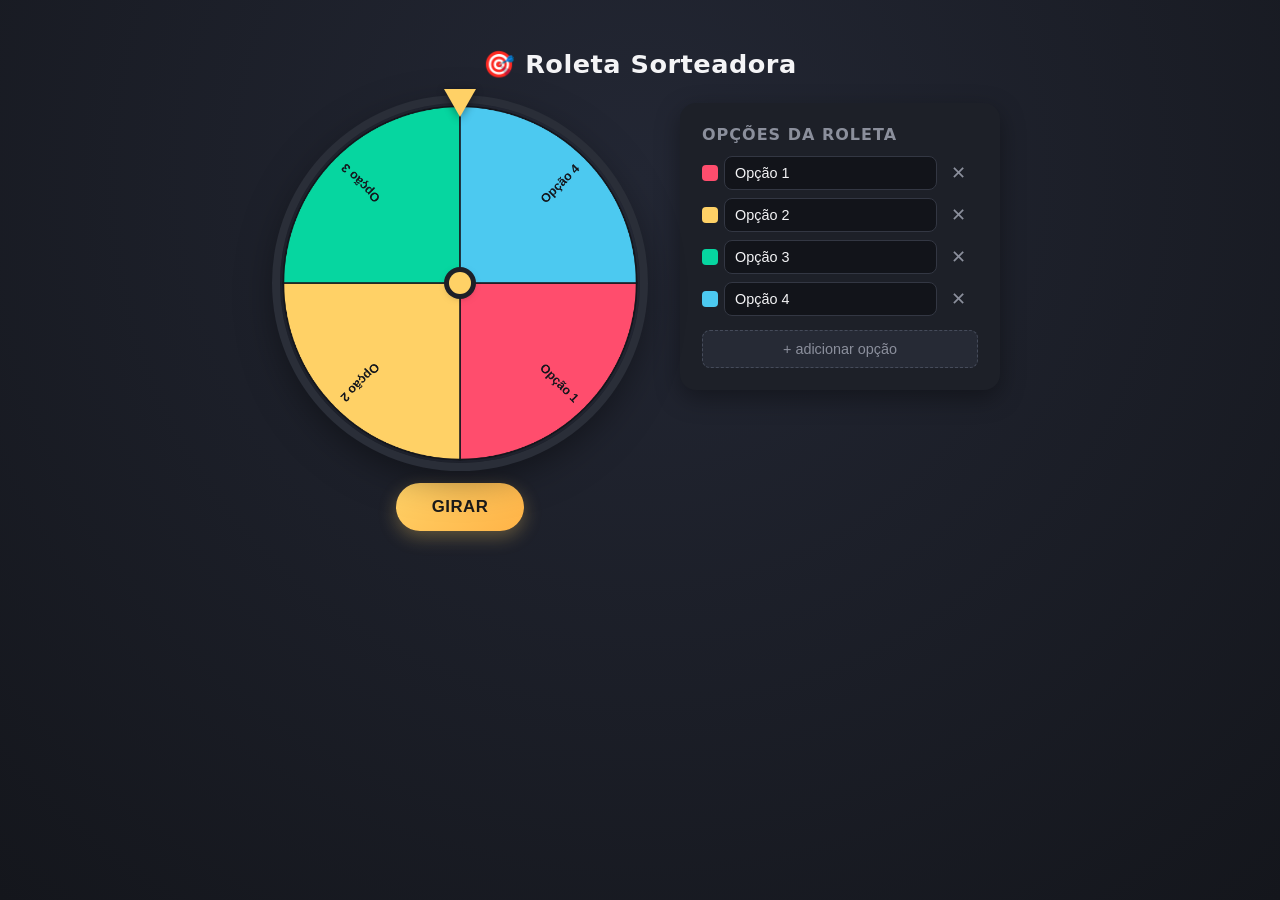
==== index.html @ 0517d43a "first commit" ====
<!DOCTYPE html>
<html lang="pt-BR">
<head>
<meta charset="UTF-8">
<title>Roleta Sorteadora</title>
<link rel="stylesheet" href="style.css">
</head>
<body>

<h1>🎯 Roleta Sorteadora</h1>

<div class="layout">
  <div class="wheel-area">
    <div class="wheel-wrap">
      <div class="pointer"></div>
      <canvas id="wheelCanvas" width="640" height="640"></canvas>
      <div class="hub"></div>
    </div>
    <button id="spinBtn">GIRAR</button>
    <div class="result" id="result"></div>
  </div>

  <div class="panel">
    <h2>Opções da roleta</h2>
    <div id="optionsList"></div>
    <button class="addBtn" id="addOptionBtn">+ adicionar opção</button>

  </div>
</div>

<script src="script.js"></script>

</body>
</html>
---- style.css ----
:root {
  --bg: #14161c;
  --panel: #1d2028;
  --accent: #ff4d6d;
  --accent2: #ffd166;
  --text: #f4f4f6;
  --muted: #8b8f9c;
}
* { box-sizing: border-box; }
body {
  margin: 0;
  min-height: 100vh;
  background: radial-gradient(circle at 50% 20%, #232734, var(--bg));
  color: var(--text);
  font-family: 'Segoe UI', system-ui, sans-serif;
  display: flex;
  flex-direction: column;
  align-items: center;
  padding: 32px 16px 60px;
}
h1 {
  font-size: 1.6rem;
  margin-bottom: 24px;
  letter-spacing: 0.5px;
}
.layout {
  display: flex;
  gap: 40px;
  flex-wrap: wrap;
  justify-content: center;
  align-items: flex-start;
  max-width: 1000px;
  width: 100%;
}
.wheel-area {
  display: flex;
  flex-direction: column;
  align-items: center;
  gap: 20px;
}
.wheel-wrap {
  position: relative;
  width: 360px;
  height: 360px;
}
#wheelCanvas {
  width: 100%;
  height: 100%;
  border-radius: 50%;
  box-shadow: 0 0 0 8px #2a2e38, 0 12px 40px rgba(0,0,0,0.5);
  transition: transform 5.5s cubic-bezier(0.12, 0.72, 0.1, 1);
}
.pointer {
  position: absolute;
  top: -14px;
  left: 50%;
  transform: translateX(-50%);
  width: 0;
  height: 0;
  border-left: 16px solid transparent;
  border-right: 16px solid transparent;
  border-top: 28px solid var(--accent2);
  z-index: 5;
  filter: drop-shadow(0 2px 4px rgba(0,0,0,0.4));
}
.hub {
  position: absolute;
  top: 50%; left: 50%;
  width: 22px; height: 22px;
  background: var(--accent2);
  border-radius: 50%;
  transform: translate(-50%, -50%);
  box-shadow: 0 0 0 5px var(--panel), 0 2px 8px rgba(0,0,0,0.5);
  z-index: 4;
}
#spinBtn {
  padding: 14px 36px;
  font-size: 1.05rem;
  font-weight: 700;
  color: #1a1a1a;
  background: linear-gradient(135deg, var(--accent2), #ffb347);
  border: none;
  border-radius: 30px;
  cursor: pointer;
  letter-spacing: 0.5px;
  box-shadow: 0 6px 18px rgba(255, 209, 102, 0.3);
  transition: transform 0.15s ease, box-shadow 0.15s ease;
}
#spinBtn:hover:not(:disabled) { transform: translateY(-2px); box-shadow: 0 10px 22px rgba(255, 209, 102, 0.4); }
#spinBtn:disabled { opacity: 0.5; cursor: not-allowed; }
.result {
  min-height: 28px;
  font-size: 1.2rem;
  font-weight: 700;
  color: var(--accent2);
  text-align: center;
}
.panel {
  background: var(--panel);
  border-radius: 16px;
  padding: 22px;
  width: 320px;
  box-shadow: 0 8px 24px rgba(0,0,0,0.35);
}
.panel h2 {
  margin: 0 0 12px;
  font-size: 1rem;
  color: var(--muted);
  text-transform: uppercase;
  letter-spacing: 1px;
}
#optionsList {
  display: flex;
  flex-direction: column;
  gap: 8px;
  margin-bottom: 14px;
  max-height: 320px;
  overflow-y: auto;
  padding-right: 4px;
}
.option-row {
  display: flex;
  gap: 6px;
  align-items: center;
}
.option-row input[type=text] {
  flex: 1;
  padding: 8px 10px;
  background: #12141a;
  border: 1px solid #333743;
  border-radius: 8px;
  color: var(--text);
  font-size: 0.9rem;
}
.option-row input[type=text]:focus { outline: 2px solid var(--accent); }
.swatch {
  width: 16px; height: 16px;
  border-radius: 4px;
  flex-shrink: 0;
}
.removeBtn {
  background: none;
  border: none;
  color: var(--muted);
  font-size: 1.1rem;
  cursor: pointer;
  padding: 2px 8px;
  border-radius: 6px;
}
.removeBtn:hover { color: var(--accent); background: rgba(255,77,109,0.1); }
.addBtn {
  width: 100%;
  padding: 10px;
  background: #262a35;
  border: 1px dashed #454b5a;
  border-radius: 8px;
  color: var(--muted);
  cursor: pointer;
  font-size: 0.9rem;
}
.addBtn:hover { border-color: var(--accent); color: var(--text); }
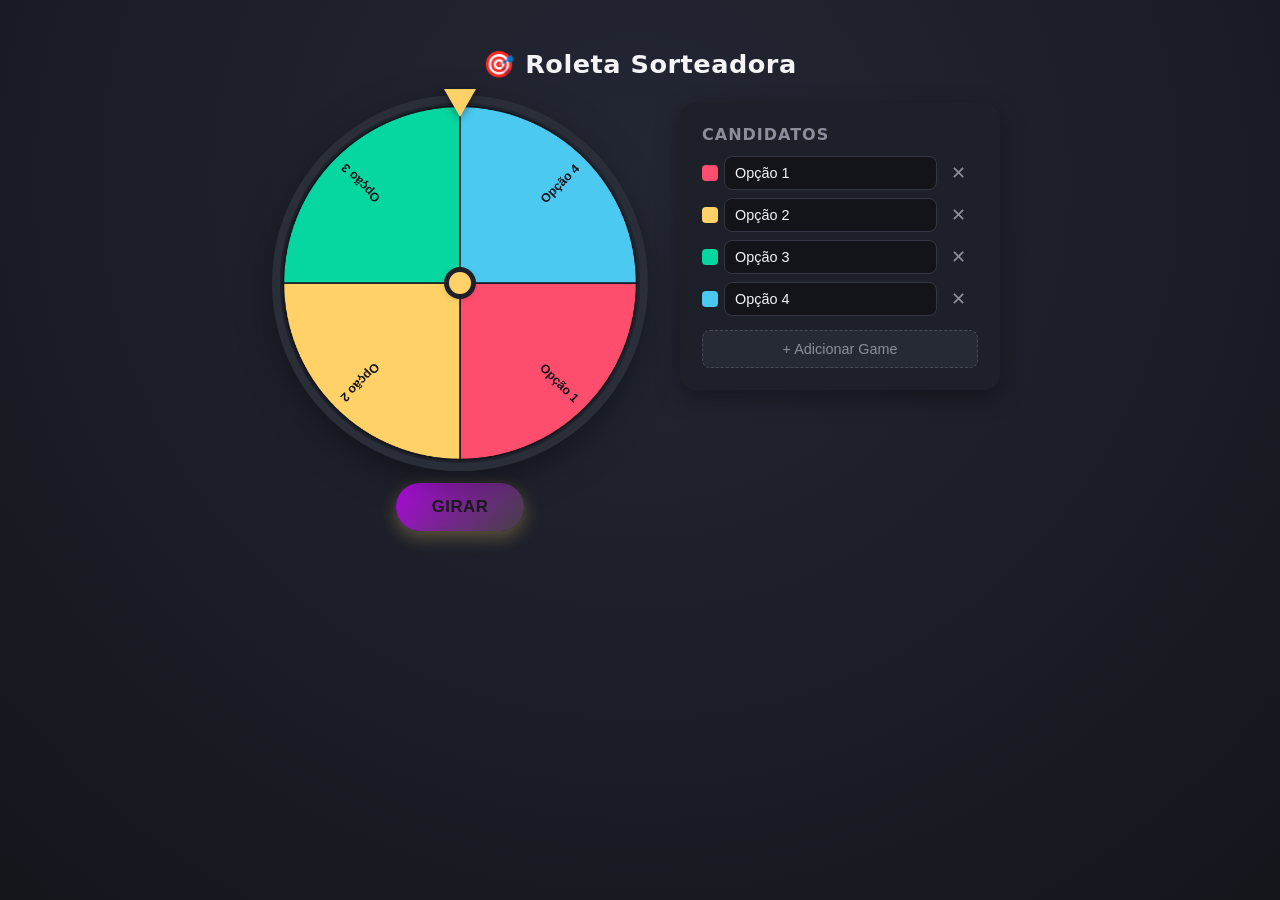
==== commit 7ee71bf1: "25/07" ====
--- a/index.html
+++ b/index.html
@@ -21,10 +21,9 @@
   </div>
 
   <div class="panel">
-    <h2>Opções da roleta</h2>
+    <h2>Candidatos</h2>
     <div id="optionsList"></div>
-    <button class="addBtn" id="addOptionBtn">+ adicionar opção</button>
-
+    <button class="addBtn" id="addOptionBtn">+ Adicionar Game</button>
   </div>
 </div>
 
--- a/style.css
+++ b/style.css
@@ -78,7 +78,7 @@
   font-size: 1.05rem;
   font-weight: 700;
   color: #1a1a1a;
-  background: linear-gradient(135deg, var(--accent2), #ffb347);
+  background: linear-gradient(135deg, #ad09df, #424242);
   border: none;
   border-radius: 30px;
   cursor: pointer;
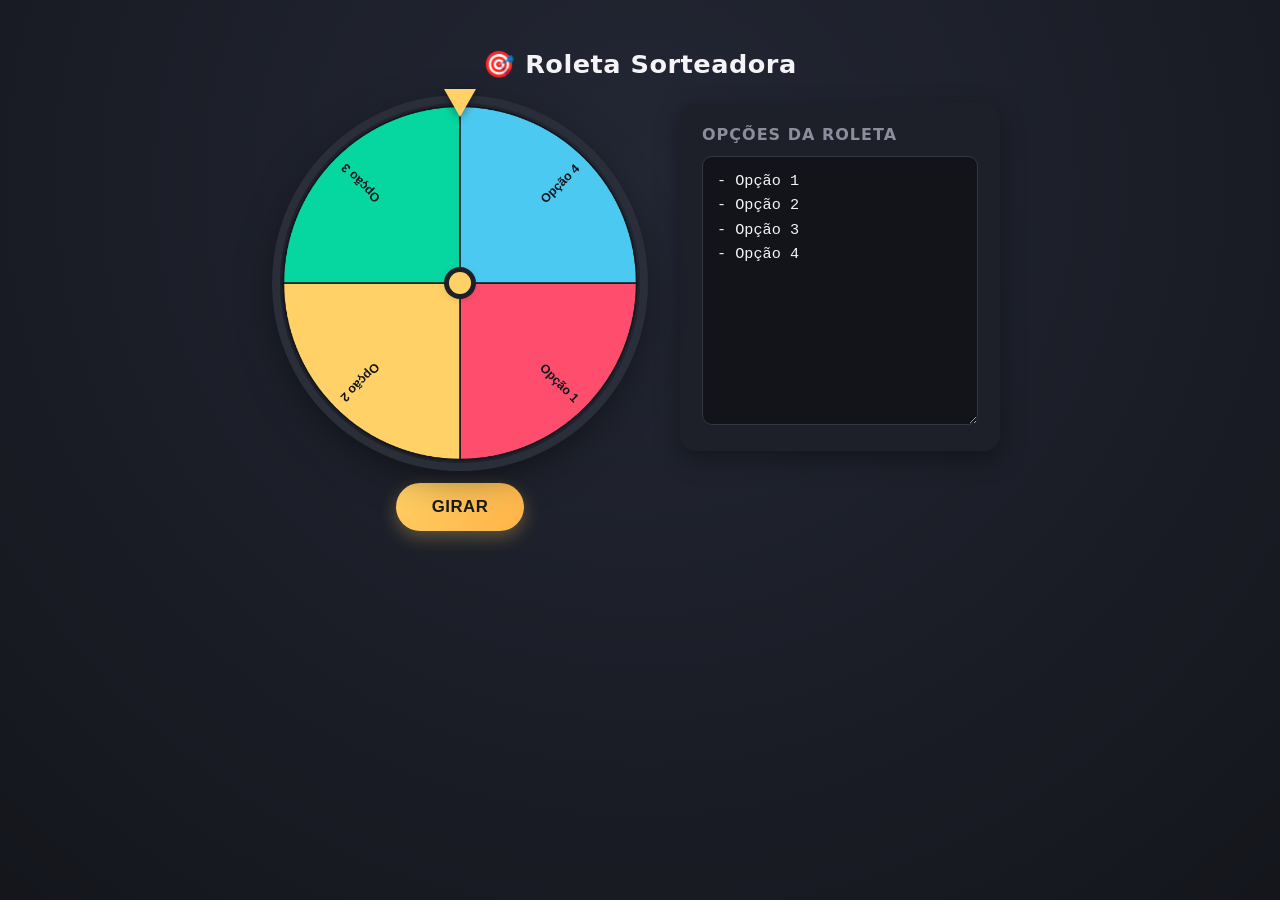
==== commit 60655840: "10/08" ====
--- a/index.html
+++ b/index.html
@@ -21,13 +21,12 @@
   </div>
 
   <div class="panel">
-    <h2>Candidatos</h2>
-    <div id="optionsList"></div>
-    <button class="addBtn" id="addOptionBtn">+ Adicionar Game</button>
+    <h2>Opções da roleta</h2>
+    <textarea id="optionsText" rows="10" spellcheck="false"></textarea>
   </div>
 </div>
 
 <script src="script.js"></script>
 
 </body>
-</html>
+</html>
--- a/style.css
+++ b/style.css
@@ -48,7 +48,7 @@
   height: 100%;
   border-radius: 50%;
   box-shadow: 0 0 0 8px #2a2e38, 0 12px 40px rgba(0,0,0,0.5);
-  transition: transform 5.5s cubic-bezier(0.12, 0.72, 0.1, 1);
+  transition: transform 30s cubic-bezier(0.12, 0.72, 0.1, 1);
 }
 .pointer {
   position: absolute;
@@ -78,7 +78,7 @@
   font-size: 1.05rem;
   font-weight: 700;
   color: #1a1a1a;
-  background: linear-gradient(135deg, #ad09df, #424242);
+  background: linear-gradient(135deg, var(--accent2), #ffb347);
   border: none;
   border-radius: 30px;
   cursor: pointer;
@@ -109,53 +109,24 @@
   text-transform: uppercase;
   letter-spacing: 1px;
 }
-#optionsList {
-  display: flex;
-  flex-direction: column;
-  gap: 8px;
-  margin-bottom: 14px;
-  max-height: 320px;
-  overflow-y: auto;
-  padding-right: 4px;
-}
-.option-row {
-  display: flex;
-  gap: 6px;
-  align-items: center;
-}
-.option-row input[type=text] {
-  flex: 1;
-  padding: 8px 10px;
+#optionsText {
+  width: 100%;
+  min-height: 220px;
+  padding: 12px 14px;
   background: #12141a;
   border: 1px solid #333743;
-  border-radius: 8px;
+  border-radius: 10px;
   color: var(--text);
-  font-size: 0.9rem;
+  font-size: 0.95rem;
+  font-family: 'Consolas', 'Courier New', monospace;
+  line-height: 1.6;
+  resize: vertical;
 }
-.option-row input[type=text]:focus { outline: 2px solid var(--accent); }
-.swatch {
-  width: 16px; height: 16px;
-  border-radius: 4px;
-  flex-shrink: 0;
-}
-.removeBtn {
-  background: none;
-  border: none;
+#optionsText:focus { outline: 2px solid var(--accent); }
+small.hint {
+  display: block;
+  margin-top: 10px;
   color: var(--muted);
-  font-size: 1.1rem;
-  cursor: pointer;
-  padding: 2px 8px;
-  border-radius: 6px;
-}
-.removeBtn:hover { color: var(--accent); background: rgba(255,77,109,0.1); }
-.addBtn {
-  width: 100%;
-  padding: 10px;
-  background: #262a35;
-  border: 1px dashed #454b5a;
-  border-radius: 8px;
-  color: var(--muted);
-  cursor: pointer;
-  font-size: 0.9rem;
-}
-.addBtn:hover { border-color: var(--accent); color: var(--text); }
+  font-size: 0.78rem;
+  line-height: 1.4;
+}
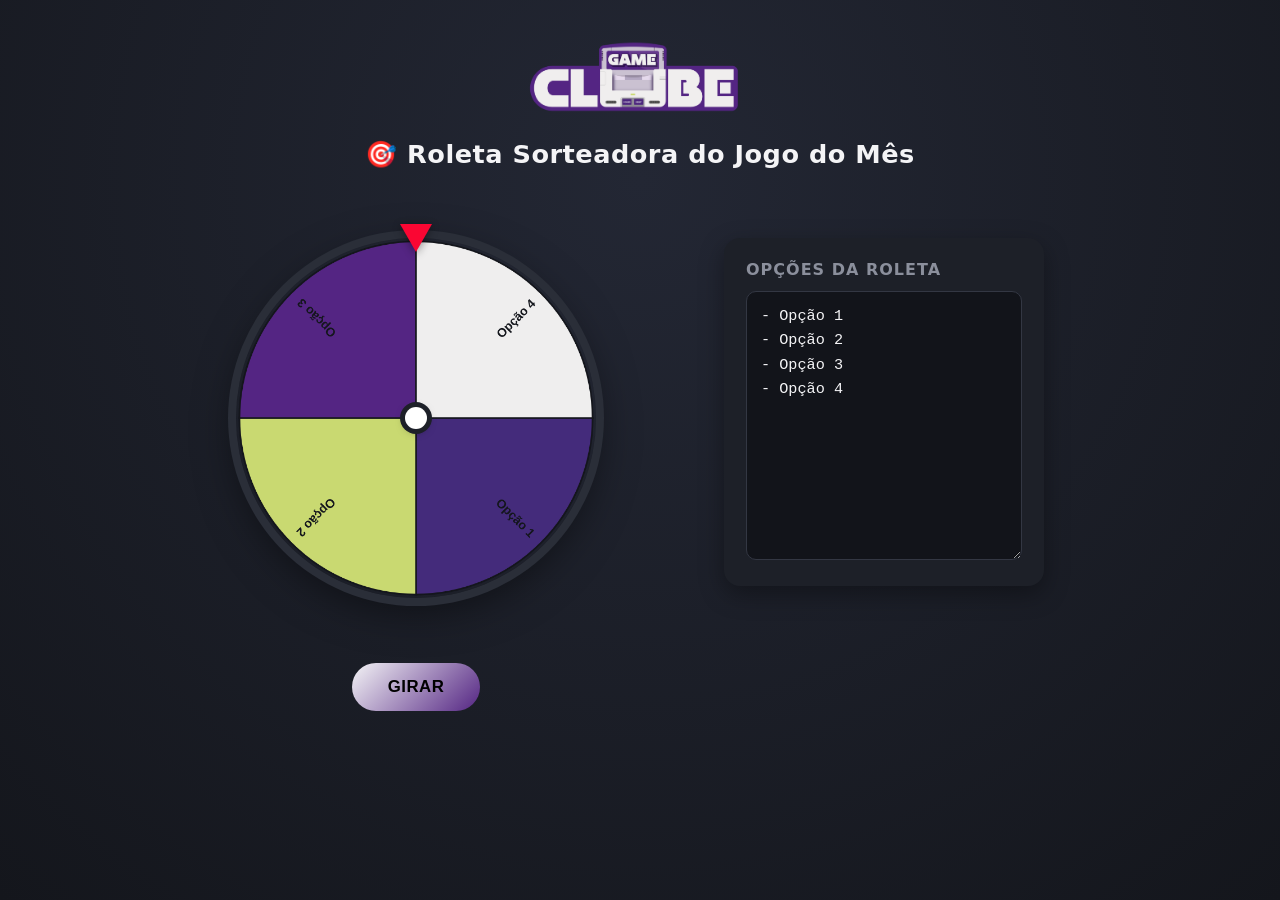
==== commit 0d093443: "21/08" ====
--- a/index.html
+++ b/index.html
@@ -3,11 +3,17 @@
 <head>
 <meta charset="UTF-8">
 <title>Roleta Sorteadora</title>
+<link rel="preconnect" href="https://fonts.googleapis.com">
+<link rel="preconnect" href="https://fonts.gstatic.com" crossorigin>
+<link href="https://fonts.googleapis.com/css2?family=Press+Start+2P&display=swap" rel="stylesheet">
 <link rel="stylesheet" href="style.css">
 </head>
 <body>
 
-<h1>🎯 Roleta Sorteadora</h1>
+<canvas id="confettiCanvas"></canvas>
+
+<img src="logo.png" alt="Roleta Sorteadora" class="logo">
+<h1>🎯 Roleta Sorteadora do Jogo do Mês</h1>
 
 <div class="layout">
   <div class="wheel-area">
@@ -17,7 +23,6 @@
       <div class="hub"></div>
     </div>
     <button id="spinBtn">GIRAR</button>
-    <div class="result" id="result"></div>
   </div>
 
   <div class="panel">
@@ -26,6 +31,14 @@
   </div>
 </div>
 
+<div class="modal-overlay" id="resultModal">
+  <div class="modal-box">
+    <button class="modal-close" id="modalCloseBtn" title="Fechar">✕</button>
+    <div class="modal-label">O resultado é</div>
+    <div class="result" id="result"></div>
+  </div>
+</div>
+
 <script src="script.js"></script>
 
 </body>
--- a/style.css
+++ b/style.css
@@ -1,7 +1,7 @@
 :root {
   --bg: #14161c;
   --panel: #1d2028;
-  --accent: #ff4d6d;
+  --accent: #fa0633;
   --accent2: #ffd166;
   --text: #f4f4f6;
   --muted: #8b8f9c;
@@ -23,6 +23,13 @@
   margin-bottom: 24px;
   letter-spacing: 0.5px;
 }
+
+.logo {
+  width: 30vh;
+  height: auto;
+  align-self: left;
+}
+
 .layout {
   display: flex;
   gap: 40px;
@@ -31,6 +38,8 @@
   align-items: flex-start;
   max-width: 1000px;
   width: 100%;
+  margin-top: 5vh;
+  gap:10vw;
 }
 .wheel-area {
   display: flex;
@@ -59,7 +68,7 @@
   height: 0;
   border-left: 16px solid transparent;
   border-right: 16px solid transparent;
-  border-top: 28px solid var(--accent2);
+  border-top: 28px solid var(--accent);
   z-index: 5;
   filter: drop-shadow(0 2px 4px rgba(0,0,0,0.4));
 }
@@ -67,7 +76,7 @@
   position: absolute;
   top: 50%; left: 50%;
   width: 22px; height: 22px;
-  background: var(--accent2);
+  background: white;
   border-radius: 50%;
   transform: translate(-50%, -50%);
   box-shadow: 0 0 0 5px var(--panel), 0 2px 8px rgba(0,0,0,0.5);
@@ -77,23 +86,56 @@
   padding: 14px 36px;
   font-size: 1.05rem;
   font-weight: 700;
-  color: #1a1a1a;
-  background: linear-gradient(135deg, var(--accent2), #ffb347);
+  color: #000000;
+  background: linear-gradient(135deg, var(--text), #542583);
   border: none;
   border-radius: 30px;
   cursor: pointer;
   letter-spacing: 0.5px;
-  box-shadow: 0 6px 18px rgba(255, 209, 102, 0.3);
+  margin-top: 5vh;
+  /* box-shadow: 0 6px 18px rgba(255, 209, 102, 0.3); */
   transition: transform 0.15s ease, box-shadow 0.15s ease;
 }
-#spinBtn:hover:not(:disabled) { transform: translateY(-2px); box-shadow: 0 10px 22px rgba(255, 209, 102, 0.4); }
+/* box-shadow: 0 10px 22px rgba(255, 209, 102, 0.4); */
+#spinBtn:hover:not(:disabled) { transform: translateY(-2px);}
 #spinBtn:disabled { opacity: 0.5; cursor: not-allowed; }
+#confettiCanvas {
+  position: fixed;
+  top: 0;
+  left: 0;
+  width: 100vw;
+  height: 100vh;
+  pointer-events: none;
+  z-index: 50;
+}
 .result {
   min-height: 28px;
   font-size: 1.2rem;
   font-weight: 700;
   color: var(--accent2);
   text-align: center;
+}
+.result.led {
+  font-family: 'Press Start 2P', monospace;
+  font-size: 0.95rem;
+  line-height: 1.6;
+  padding: 10px 6px;
+  letter-spacing: 2px;
+  color: #00e5ff;
+  text-shadow: 0 0 6px currentColor, 0 0 16px currentColor;
+  animation: ledHue 2s linear infinite, ledFlicker 0.12s steps(2) infinite;
+}
+@keyframes ledHue {
+  0% { filter: hue-rotate(0deg); }
+  100% { filter: hue-rotate(360deg); }
+}
+@keyframes ledScroll {
+  0% { background-position: 0% 0; }
+  100% { background-position: 400% 0; }
+}
+@keyframes ledFlicker {
+  0%, 100% { opacity: 1; }
+  50% { opacity: 0.88; }
 }
 .panel {
   background: var(--panel);
@@ -123,10 +165,49 @@
   resize: vertical;
 }
 #optionsText:focus { outline: 2px solid var(--accent); }
-small.hint {
-  display: block;
-  margin-top: 10px;
+.modal-overlay {
+  display: none;
+  position: fixed;
+  inset: 0;
+  background: rgba(10, 11, 15, 0.72);
+  backdrop-filter: blur(3px);
+  align-items: center;
+  justify-content: center;
+  z-index: 70;
+}
+.modal-overlay.open { display: flex; }
+.modal-box {
+  position: relative;
+  background: var(--panel);
+  border: 1px solid #333743;
+  border-radius: 20px;
+  padding: 48px 56px;
+  text-align: center;
+  box-shadow: 0 24px 70px rgba(0,0,0,0.55);
+  animation: modalPopIn 0.35s cubic-bezier(0.2, 0.8, 0.3, 1.2);
+  max-width: 90vw;
+}
+@keyframes modalPopIn {
+  0% { opacity: 0; transform: scale(0.75) translateY(10px); }
+  100% { opacity: 1; transform: scale(1) translateY(0); }
+}
+.modal-label {
   color: var(--muted);
-  font-size: 0.78rem;
-  line-height: 1.4;
-}+  font-size: 0.8rem;
+  text-transform: uppercase;
+  letter-spacing: 1.5px;
+  margin-bottom: 14px;
+}
+.modal-close {
+  position: absolute;
+  top: 10px;
+  right: 14px;
+  background: none;
+  border: none;
+  color: var(--muted);
+  font-size: 1.2rem;
+  cursor: pointer;
+  padding: 4px 8px;
+  border-radius: 6px;
+}
+.modal-close:hover { color: var(--accent); background: rgba(250,6,51,0.1); }
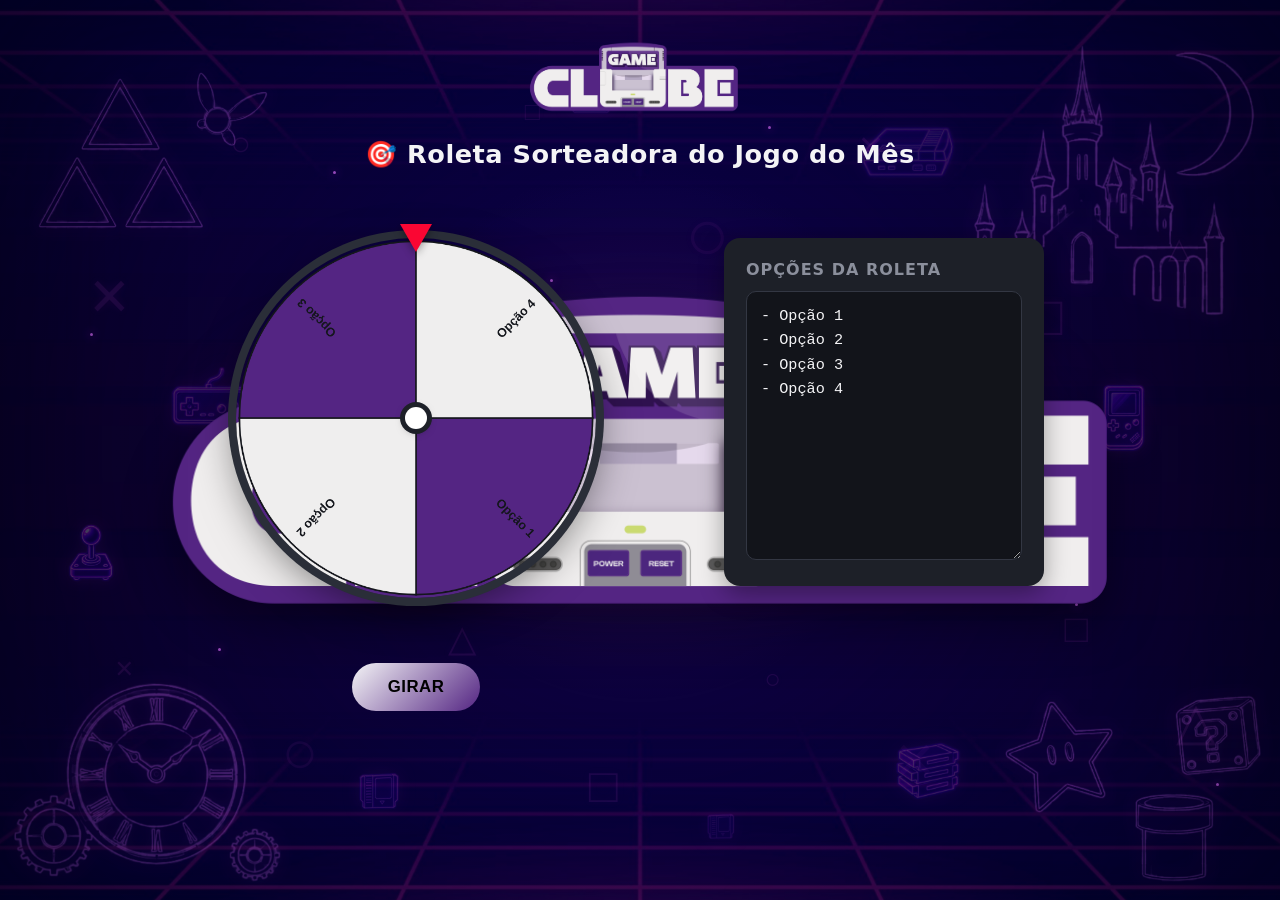
==== commit bb8d3250: "21/08" ====
--- a/index.html
+++ b/index.html
@@ -9,6 +9,8 @@
 <link rel="stylesheet" href="style.css">
 </head>
 <body>
+
+<iframe id="bgFrame" src="background.html" title="Fundo animado"></iframe>
 
 <canvas id="confettiCanvas"></canvas>
 
--- a/style.css
+++ b/style.css
@@ -10,13 +10,21 @@
 body {
   margin: 0;
   min-height: 100vh;
-  background: radial-gradient(circle at 50% 20%, #232734, var(--bg));
+  background: var(--bg); /* fallback caso o background.html não carregue */
   color: var(--text);
   font-family: 'Segoe UI', system-ui, sans-serif;
   display: flex;
   flex-direction: column;
   align-items: center;
   padding: 32px 16px 60px;
+}
+#bgFrame {
+  position: fixed;
+  inset: 0;
+  width: 100vw;
+  height: 100vh;
+  border: none;
+  z-index: -1;
 }
 h1 {
   font-size: 1.6rem;
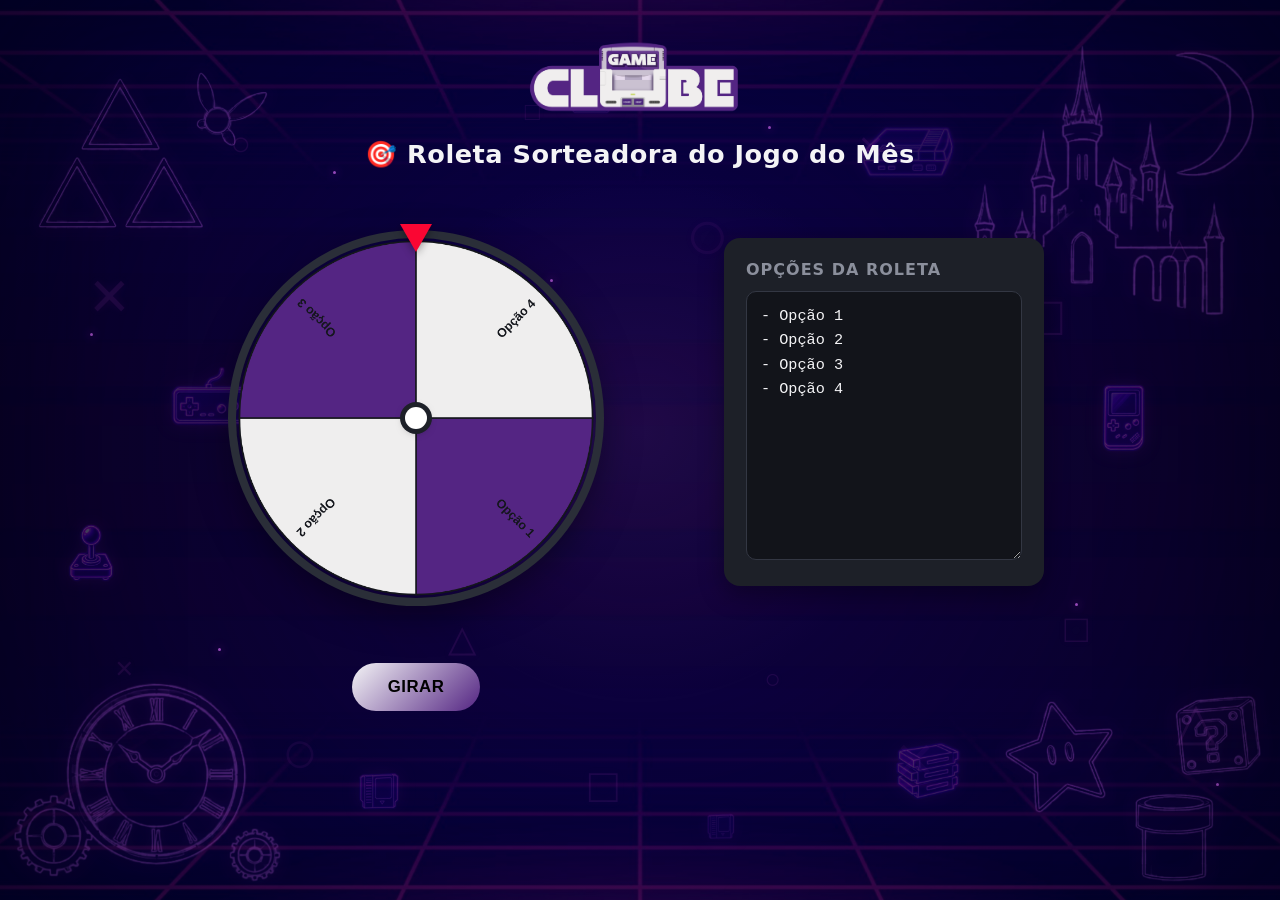
==== commit b6d47f04: "22/09" ====
--- a/index.html
+++ b/index.html
@@ -36,7 +36,7 @@
 <div class="modal-overlay" id="resultModal">
   <div class="modal-box">
     <button class="modal-close" id="modalCloseBtn" title="Fechar">✕</button>
-    <div class="modal-label">O resultado é</div>
+    <div class="modal-label">O jogo do mês é:</div>
     <div class="result" id="result"></div>
   </div>
 </div>
--- a/style.css
+++ b/style.css
@@ -129,9 +129,8 @@
   line-height: 1.6;
   padding: 10px 6px;
   letter-spacing: 2px;
-  color: #00e5ff;
-  text-shadow: 0 0 6px currentColor, 0 0 16px currentColor;
-  animation: ledHue 2s linear infinite, ledFlicker 0.12s steps(2) infinite;
+  color: #fdfdfd;
+  animation: ledHue 2s linear infinite, ledFlicker 0.5s steps(4) infinite;
 }
 @keyframes ledHue {
   0% { filter: hue-rotate(0deg); }
